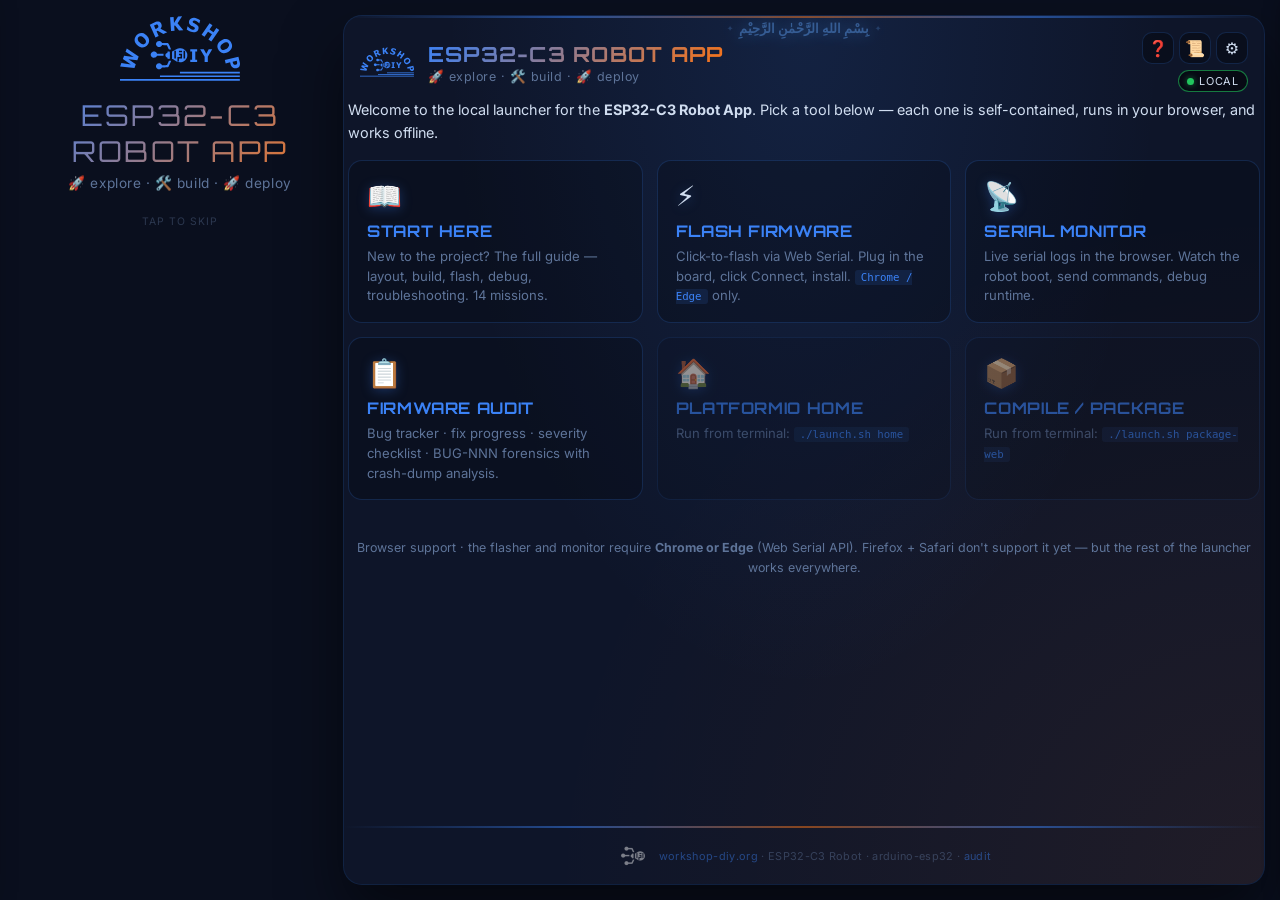
==== 01_software/01_app/02_web/index.html @ 308c8fef "Initial commit — robot_1 - 01_app: ESP32-C3 RISC-V robot firmware (Arduino/PlatformIO) +   02_web to" ====
<!doctype html>
<html lang="en" dir="ltr" data-theme="robot">
<head>
<meta charset="utf-8">
<meta name="viewport" content="width=device-width,initial-scale=1">
<title>ESP32-C3 Robot App — Workshop DIY</title>
<link rel="stylesheet" href="assets/wdiy-template.css">
<style>
.app { max-width: 920px; }

/* page-local code/inline */
code {
  background: color-mix(in srgb, var(--accent) 12%, transparent);
  color: var(--accent); padding: 1px 6px; border-radius: 3px;
  font-size: .82em;
  font-family: "SF Mono", ui-monospace, Menlo, Consolas, monospace;
}
.light-theme code { color: var(--text); }

a.tile, .tile {
  display: block;
  background: rgba(0,0,0,.22);
  border: 1px solid var(--border);
  border-radius: 14px;
  padding: 18px 18px 16px;
  text-decoration: none;
  color: var(--text);
  transition: all .15s;
  position: relative;
  overflow: hidden;
}
a.tile:hover {
  border-color: var(--accent);
  box-shadow: 0 8px 24px color-mix(in srgb, var(--accent) 22%, transparent);
  transform: translateY(-2px);
  text-decoration: none;
}
.tile.disabled {
  opacity: .55; cursor: default; pointer-events: none;
}
.tile h2 {
  font-family: var(--font-h);
  font-size: 1rem; letter-spacing: .04em;
  color: var(--accent); margin: 0 0 6px;
  text-transform: uppercase; font-weight: 700;
}
.tile p { font-size: .82em; color: var(--text-muted); line-height: 1.5; margin: 0; }
.tile .icon-big {
  font-size: 28px; display: block; margin-bottom: 8px;
  filter: drop-shadow(0 2px 6px color-mix(in srgb, var(--accent) 30%, transparent));
}

.light-theme a.tile, .light-theme .tile { background: rgba(0,0,0,.04); }
.light-theme a.tile:hover { box-shadow: 0 6px 18px color-mix(in srgb, var(--accent) 30%, transparent); }

.grid {
  display: grid;
  grid-template-columns: repeat(auto-fit, minmax(250px, 1fr));
  gap: 14px;
  margin: 16px 0 24px;
}

.intro {
  font-size: .9em; color: var(--text); line-height: 1.6;
  margin: 0 0 12px;
}
.foot-note {
  font-size: .78em; color: var(--text-muted);
  text-align: center; padding: 14px 4px 4px; line-height: 1.55;
}
</style>
</head>

<body
  data-app-title="ESP32-C3 Robot App"
  data-app-subtitle="🚀 explore · 🛠️ build · 🚀 deploy"
  data-help-page="index"
  data-status-text="Local"
  data-status-online="true">

<div class="app">
  <div class="rows-container">

    <p class="intro">
      Welcome to the local launcher for the <strong>ESP32-C3 Robot App</strong>.
      Pick a tool below — each one is self-contained, runs in your browser, and works offline.
    </p>

    <div class="grid">

      <a class="tile" href="start-here.html">
        <span class="icon-big">📖</span>
        <h2>Start Here</h2>
        <p>New to the project? The full guide — layout, build, flash, debug, troubleshooting. 14 missions.</p>
      </a>

      <a class="tile" href="flash.html">
        <span class="icon-big">⚡</span>
        <h2>Flash firmware</h2>
        <p>Click-to-flash via Web Serial. Plug in the board, click Connect, install. <code>Chrome / Edge</code> only.</p>
      </a>

      <a class="tile" href="monitor.html">
        <span class="icon-big">📡</span>
        <h2>Serial monitor</h2>
        <p>Live serial logs in the browser. Watch the robot boot, send commands, debug runtime.</p>
      </a>

      <a class="tile" href="audit.html">
        <span class="icon-big">📋</span>
        <h2>Firmware Audit</h2>
        <p>Bug tracker · fix progress · severity checklist · BUG-NNN forensics with crash-dump analysis.</p>
      </a>

      <div class="tile disabled">
        <span class="icon-big">🏠</span>
        <h2>PlatformIO Home</h2>
        <p>Run from terminal: <code>./launch.sh home</code></p>
      </div>

      <div class="tile disabled">
        <span class="icon-big">📦</span>
        <h2>Compile / package</h2>
        <p>Run from terminal: <code>./launch.sh package-web</code></p>
      </div>

    </div>

    <p class="foot-note">
      Browser support · the flasher and monitor require <strong>Chrome or Edge</strong>
      (Web Serial API). Firefox + Safari don't support it yet — but the rest of the launcher works everywhere.
    </p>

  </div>
</div>

<script src="assets/wdiy-script.js"></script>
<script src="assets/wdiy-shell.js"></script>
</body>
</html>
---- 01_software/01_app/02_web/assets/wdiy-template.css ----
/* ═══════════════════════════════════════════════════════════════════
   WORKSHOP DIY — Multi-Theme Template
   8 themes (6 dark + 2 light) via [data-theme] on <html>
   ═══════════════════════════════════════════════════════════════════ */

@import url('https://fonts.googleapis.com/css2?family=Inter:wght@400;500;600;700&family=JetBrains+Mono:wght@400;500;700&family=Fira+Code:wght@400;500;700&family=Fredoka:wght@400;500;600;700&family=Nunito:wght@500;700&family=Atkinson+Hyperlegible:wght@400;700&family=Orbitron:wght@500;700&family=Bangers&family=Lilita+One&family=Tajawal:wght@400;500;700&display=swap');

/* ═══════════════════════════════════════════════════════════════════
   THEME DEFINITIONS — 6 themes in 3 moods
   🔬 SCIENCE     · lab-light  · lab-dark
   💻 HACKER      · terminal   · solarized
   🤖 ROBOT/KIDS  · robot      · bot-pop
   ═══════════════════════════════════════════════════════════════════ */

/* ── 1. 🔬 LAB-LIGHT — bright lab notebook (kid-friendly default) ── */
[data-theme="lab-light"] {
  --bg: #fafbfc;
  --panel: #ffffff;
  --accent: #2563eb;     /* cobalt blue */
  --accent2: #dc2626;    /* lab red */
  --glow: rgba(37,99,235,.10);
  --glow2: rgba(220,38,38,.06);
  --text: #0f172a;
  --text-muted: #64748b;
  --border: rgba(37,99,235,.20);
  --band1: #2563eb; --band2: #1e40af; --band3: #dc2626;
  --font-h: 'Atkinson Hyperlegible', 'Inter', system-ui, sans-serif;
  --font-b: 'Inter', system-ui, sans-serif;
  --card-ornament: "⚛";
  --summary-marker: "▸";
  --bism-color: #2563eb;
}

/* ── 2. 🔬 LAB-DARK — microscope at night ── */
[data-theme="lab-dark"] {
  --bg: #0d1f24;
  --panel: #122a30;
  --accent: #06b6d4;     /* beaker cyan */
  --accent2: #a855f7;    /* UV purple */
  --glow: rgba(6,182,212,.15);
  --glow2: rgba(168,85,247,.10);
  --text: #e0f2f1;
  --text-muted: #7ba0a4;
  --border: rgba(6,182,212,.22);
  --band1: #06b6d4; --band2: #0891b2; --band3: #a855f7;
  --font-h: 'JetBrains Mono', 'Inter', sans-serif;
  --font-b: 'Inter', system-ui, sans-serif;
  --card-ornament: "🧪";
  --summary-marker: "▹";
  --bism-color: #06b6d4;
}

/* ── 3. 💻 TERMINAL — CRT phosphor green ── */
[data-theme="terminal"] {
  --bg: #000000;
  --panel: #0a0f0a;
  --accent: #22ff88;
  --accent2: #ffb020;
  --glow: rgba(34,255,136,.18);
  --glow2: rgba(255,176,32,.10);
  --text: #a4f0a4;
  --text-muted: #5d8a5d;
  --border: rgba(34,255,136,.22);
  --band1: #22ff88; --band2: #16a34a; --band3: #ffb020;
  --font-h: 'JetBrains Mono', 'Fira Code', monospace;
  --font-b: 'JetBrains Mono', 'Fira Code', monospace;
  --card-ornament: ">";
  --summary-marker: ">";
  --bism-color: #22ff88;
}

/* ── 4. 💻 SOLARIZED — warm cream hacker (light, no eye strain) ── */
[data-theme="solarized"] {
  --bg: #fdf6e3;
  --panel: #fffbf0;
  --accent: #268bd2;     /* solarized blue */
  --accent2: #cb4b16;    /* solarized orange */
  --glow: rgba(38,139,210,.10);
  --glow2: rgba(203,75,22,.07);
  --text: #073642;
  --text-muted: #586e75;
  --border: rgba(7,54,66,.16);
  --band1: #268bd2; --band2: #2aa198; --band3: #cb4b16;
  --font-h: 'Fira Code', 'JetBrains Mono', monospace;
  --font-b: 'Inter', system-ui, sans-serif;
  --card-ornament: "⌬";
  --summary-marker: "▹";
  --bism-color: #268bd2;
}

/* ── 5. 🤖 ROBOT — firmware-engineer dark (existing default) ── */
[data-theme="robot"] {
  --bg: #0a0f1e;
  --panel: #0e1529;
  --accent: #3b82f6;
  --accent2: #f97316;
  --glow: rgba(59,130,246,.12);
  --glow2: rgba(249,115,22,.08);
  --text: #d0ddf0;
  --text-muted: #5e7499;
  --border: rgba(59,130,246,.20);
  --band1: #3b82f6; --band2: #1d4ed8; --band3: #f97316;
  --font-h: 'Orbitron', 'JetBrains Mono', sans-serif;
  --font-b: 'Inter', system-ui, sans-serif;
  --card-ornament: "⚙";
  --summary-marker: "▹";
  --bism-color: #60a5fa;
}

/* ── 6. 🤖 BOT-POP — cartoon robot for mini-makers (light, playful) ── */
[data-theme="bot-pop"] {
  --bg: #e0f2fe;
  --panel: #ffffff;
  --accent: #f59e0b;     /* sunshine yellow */
  --accent2: #ef4444;    /* fire-engine red */
  --glow: rgba(245,158,11,.18);
  --glow2: rgba(239,68,68,.10);
  --text: #1e293b;
  --text-muted: #64748b;
  --border: rgba(59,130,246,.25);
  --band1: #3b82f6; --band2: #f59e0b; --band3: #ef4444;
  --font-h: 'Fredoka', 'Nunito', system-ui, sans-serif;
  --font-b: 'Fredoka', 'Inter', system-ui, sans-serif;
  --card-ornament: "🤖";
  --summary-marker: "👉";
  --bism-color: #3b82f6;
}
/* bot-pop: bump heading weight so Fredoka still reads chunky/cartoon
   even though it's not as loud as Bangers */
[data-theme="bot-pop"] .title-block h1,
[data-theme="bot-pop"] details.collapsible > summary,
[data-theme="bot-pop"] .sidebar-title,
[data-theme="bot-pop"] .card-title,
[data-theme="bot-pop"] .splash-title {
  font-weight: 700;
  letter-spacing: .03em;
}

/* ── 7. ⚡ KAPOW — comic-book hero (8-yr-old boys, light) ── */
[data-theme="kapow"] {
  --bg: #fef3c7;            /* comic paper yellow */
  --panel: #fffbeb;
  --accent: #dc2626;        /* hero red */
  --accent2: #1d4ed8;       /* cape blue */
  --glow: rgba(220,38,38,.20);
  --glow2: rgba(29,78,216,.14);
  --text: #1a1a1a;
  --text-muted: #525252;
  --border: rgba(0,0,0,.55);   /* thick black comic outlines */
  --band1: #dc2626; --band2: #1d4ed8; --band3: #f59e0b;
  --font-h: 'Bangers', 'Fredoka', sans-serif;
  --font-b: 'Fredoka', 'Inter', system-ui, sans-serif;
  --card-ornament: "⚡";
  --summary-marker: "➤";
  --bism-color: #dc2626;
}
/* halftone dots + comic outlines + ZAP shadow on titles */
[data-theme="kapow"] .app {
  background-image:
    radial-gradient(circle, rgba(0,0,0,.10) 1px, transparent 1.4px);
  background-size: 10px 10px;
  background-position: 0 0;
}
[data-theme="kapow"] .card,
[data-theme="kapow"] .m-cell,
[data-theme="kapow"] details.collapsible > summary,
[data-theme="kapow"] .m-statusbar,
[data-theme="kapow"] .m-alert,
[data-theme="kapow"] pre,
[data-theme="kapow"] .m-tree,
[data-theme="kapow"] .m-pipeline,
[data-theme="kapow"] .m-bootreset {
  border-width: 2.5px;
  border-color: #1a1a1a;
}
[data-theme="kapow"] .title-block h1,
[data-theme="kapow"] .splash-title {
  letter-spacing: .04em;
  text-shadow: 3px 3px 0 #1a1a1a, 5px 5px 0 rgba(255,235,0,.5);
  -webkit-text-fill-color: initial;
  background: none;
  color: var(--accent);
  animation: none;
}
[data-theme="kapow"] details.collapsible > summary {
  letter-spacing: .04em;
  font-size: .92rem;
}
[data-theme="kapow"] .card::before {
  font-size: 18px; opacity: .35;
  text-shadow: 1px 1px 0 #1a1a1a;
}
/* kapow: pin Bangers ONLY to the hero title + splash; use Fredoka
   for sub-headings — Bangers at 14 px is unreadable */
[data-theme="kapow"] details.collapsible > summary,
[data-theme="kapow"] .card-title,
[data-theme="kapow"] .sidebar-title,
[data-theme="kapow"] .help-tab,
[data-theme="kapow"] .section-title,
[data-theme="kapow"] .m-h3,
[data-theme="kapow"] .m-cell h3 {
  font-family: 'Fredoka', 'Nunito', system-ui, sans-serif;
  font-weight: 700;
  letter-spacing: .03em;
}

/* ── 8. 🚀 BLASTOFF — rocket-to-Mars adventure (kids, dark) ── */
[data-theme="blastoff"] {
  --bg: #0c1936;            /* deep night-sky blue */
  --panel: #142147;
  --accent: #f59e0b;        /* rocket-flame orange */
  --accent2: #22d3ee;       /* star cyan */
  --glow: rgba(245,158,11,.20);
  --glow2: rgba(34,211,238,.14);
  --text: #e0e7ff;
  --text-muted: #7c8cb8;
  --border: rgba(245,158,11,.24);
  --band1: #f59e0b; --band2: #ea580c; --band3: #22d3ee;
  --font-h: 'Orbitron', 'Inter', sans-serif;
  --font-b: 'Inter', system-ui, sans-serif;
  --card-ornament: "🚀";
  --summary-marker: "★";
  --bism-color: #22d3ee;
}
/* starfield — multiple radial-gradient pinpoints */
[data-theme="blastoff"] .app {
  background-image:
    radial-gradient(1.5px 1.5px at 24px 30px, rgba(255,255,255,.7), transparent),
    radial-gradient(1px 1px at 60px 80px, rgba(255,255,255,.5), transparent),
    radial-gradient(2px 2px at 110px 50px, rgba(255,255,255,.8), transparent),
    radial-gradient(1px 1px at 160px 110px, rgba(34,211,238,.6), transparent),
    radial-gradient(1.5px 1.5px at 200px 30px, rgba(255,255,255,.6), transparent),
    radial-gradient(1px 1px at 240px 90px, rgba(255,255,255,.4), transparent),
    radial-gradient(1.5px 1.5px at 290px 140px, rgba(245,158,11,.6), transparent),
    radial-gradient(1px 1px at 340px 60px, rgba(255,255,255,.5), transparent);
  background-size: 380px 200px;
  background-repeat: repeat;
}
[data-theme="blastoff"] .title-block h1 {
  text-shadow: 0 0 20px rgba(245,158,11,.4);
}

/* ── 9. 🦖 DINO — jurassic explorer (kids, light, kraft-paper) ── */
[data-theme="dino"] {
  --bg: #f5e9d0;            /* kraft paper */
  --panel: #fffaf0;
  --accent: #16a34a;        /* jungle green */
  --accent2: #b45309;       /* amber dirt */
  --glow: rgba(22,163,74,.15);
  --glow2: rgba(180,83,9,.10);
  --text: #1a2e05;
  --text-muted: #6b7c5b;
  --border: rgba(22,163,74,.30);
  --band1: #16a34a; --band2: #15803d; --band3: #b45309;
  --font-h: 'Lilita One', 'Bangers', 'Fredoka', sans-serif;
  --font-b: 'Fredoka', 'Inter', system-ui, sans-serif;
  --card-ornament: "🦖";
  --summary-marker: "🦴";
  --bism-color: #16a34a;
}
/* paper grain — very subtle two-direction noise */
[data-theme="dino"] .app {
  background-image:
    radial-gradient(circle at 20% 30%, rgba(180,83,9,.04) 0, transparent 50%),
    radial-gradient(circle at 80% 70%, rgba(22,163,74,.04) 0, transparent 50%);
}
[data-theme="dino"] .title-block h1,
[data-theme="dino"] .splash-title {
  letter-spacing: .03em;
}
/* dino: pin Lilita One ONLY to the hero title + splash; use Fredoka
   for sub-headings — Lilita at 14 px reads squished */
[data-theme="dino"] details.collapsible > summary,
[data-theme="dino"] .card-title,
[data-theme="dino"] .sidebar-title,
[data-theme="dino"] .help-tab,
[data-theme="dino"] .section-title,
[data-theme="dino"] .m-h3,
[data-theme="dino"] .m-cell h3 {
  font-family: 'Fredoka', 'Nunito', system-ui, sans-serif;
  font-weight: 700;
  letter-spacing: .02em;
}

/* ═══════════════════════════════════════════════════════════════════
   RESET & BASE
   ═══════════════════════════════════════════════════════════════════ */

* { box-sizing: border-box; margin: 0; padding: 0; }

body {
  min-height: 100vh;
  background: var(--bg);
  color: var(--text);
  font-family: var(--font-b);
  display: flex; align-items: stretch; justify-content: center;
  padding: 16px;
  overflow-x: hidden;
  transition: background .4s ease;
}

[dir="rtl"] { font-family: 'Tajawal', 'Amiri', sans-serif; }

/* ═══════════════════════════════════════════════════════════════════
   APP SHELL
   ═══════════════════════════════════════════════════════════════════ */

.app {
  display: flex; flex-direction: column;
  max-width: 820px; width: 100%;
  background:
    radial-gradient(ellipse at top, var(--glow), transparent 55%),
    radial-gradient(ellipse at bottom right, var(--glow2), transparent 55%),
    var(--panel);
  border-radius: 18px;
  box-shadow: 0 0 0 1px var(--border), 0 30px 60px rgba(0,0,0,.5);
  position: relative; z-index: 1; overflow: hidden;
  transition: background .4s ease, box-shadow .4s ease, margin .35s cubic-bezier(.4,0,.2,1);
}

.rows-container { position: relative; z-index: 1; padding: 0 4px; }

/* ── Decorative Bands ── */

.deco-band {
  height: 2px;
  background: linear-gradient(90deg, transparent, var(--accent), var(--accent2), var(--accent), transparent);
  opacity: .5;
  transition: background .4s ease;
}
.bottom-band { margin-top: auto; }

/* ═══════════════════════════════════════════════════════════════════
   HEADER
   ═══════════════════════════════════════════════════════════════════ */

.header {
  position: relative;
  padding: 14px 16px 6px;
  display: flex; align-items: center;
  justify-content: space-between;
  gap: 10px;
}

.header-right {
  display: flex; flex-direction: column;
  align-items: flex-end; gap: 6px;
}
[dir="rtl"] .header-right { align-items: flex-start; }

.title-block { display: flex; align-items: center; gap: 14px; }

.logo-wrap svg { width: 100%; height: 100%; }

.title-block h1 {
  font-family: var(--font-h);
  font-size: 1.3rem;
  letter-spacing: .06em;
  text-transform: uppercase;
  background: linear-gradient(135deg, var(--accent), var(--accent2), var(--accent));
  background-size: 200% 200%;
  -webkit-background-clip: text; background-clip: text;
  -webkit-text-fill-color: transparent;
  animation: gradShift 5s ease infinite;
  transition: font-family .2s;
}
[dir="rtl"] .title-block h1 { font-family: 'Tajawal', sans-serif; letter-spacing: 0; }

@keyframes gradShift {
  0%,100% { background-position: 0% 50%; }
  50%     { background-position: 100% 50%; }
}

.title-block .subtitle {
  font-size: .78rem; color: var(--text-muted);
  margin-top: 2px; letter-spacing: .04em;
  animation: subtitlePulse 4s ease infinite;
}
@keyframes subtitlePulse {
  0%,100% { opacity: .7; } 50% { opacity: 1; }
}

.version-tag { opacity: .3; margin-inline-start: 10px; font-size: .7em; }

/* ── Bismillah ── */

.bismillah {
  position: absolute; top: 3px; inset-inline: 0;
  display: flex; justify-content: center; align-items: center; gap: 6px;
  font-family: 'Amiri', serif; font-size: 13px; font-weight: 700;
  color: var(--bism-color); opacity: .45;
  pointer-events: none;
  text-shadow: 0 0 16px currentColor;
  transition: color .4s;
}
.bism-ornament {
  font-size: 7px; opacity: .5;
  animation: twinkle 3s ease-in-out infinite;
}
.bism-ornament:last-child { animation-delay: 1.5s; }
@keyframes twinkle {
  0%,100% { opacity: .2; transform: scale(.7); }
  50%     { opacity: 1; transform: scale(1.3); }
}

/* ═══════════════════════════════════════════════════════════════════
   SETTINGS BUTTON
   ═══════════════════════════════════════════════════════════════════ */

.btn-icon-only {
  width: 32px; height: 32px; padding: 0;
  border-radius: 10px;
  font-size: 1rem; line-height: 1;
  display: inline-flex; align-items: center; justify-content: center;
  background: rgba(0,0,0,.3); color: var(--text);
  border: 1px solid var(--border);
  cursor: pointer; transition: all .25s;
}
.btn-icon-only:hover {
  border-color: var(--accent);
  box-shadow: 0 0 12px var(--glow);
  transform: rotate(30deg);
}
/* No rotate on sidebar close button */
.sidebar-header .btn-icon-only:hover { transform: scale(1.1); }

/* ═══════════════════════════════════════════════════════════════════
   SIDEBAR OVERLAY + PANEL
   ═══════════════════════════════════════════════════════════════════ */

.sidebar-overlay {
  position: fixed; inset: 0; z-index: 900;
  background: rgba(0,0,0,.45);
  backdrop-filter: blur(3px); -webkit-backdrop-filter: blur(3px);
  opacity: 0; pointer-events: none;
  transition: opacity .3s ease;
}
.sidebar-overlay.open { opacity: 1; pointer-events: auto; }

.sidebar {
  position: fixed; top: 0; bottom: 0;
  inset-inline-end: 0;
  width: 280px; max-width: 80vw;
  z-index: 950;
  display: flex; flex-direction: column;
  background:
    radial-gradient(ellipse at top right, var(--glow), transparent 60%),
    var(--panel);
  border-inline-start: 1px solid var(--border);
  box-shadow: -4px 0 24px rgba(0,0,0,.35);
  transform: translateX(105%);
  transition: transform .35s cubic-bezier(.4,0,.2,1);
  overflow: hidden;
}
[dir="rtl"] .sidebar {
  transform: translateX(-105%);
}
.sidebar.open {
  transform: translateX(0);
}

.sidebar-header {
  display: flex; align-items: center; justify-content: space-between;
  padding: 18px 16px 12px;
  border-bottom: 1px solid var(--border);
  gap: 8px; flex-wrap: wrap;
}
.sidebar-title {
  font-family: var(--font-h); font-size: .95rem;
  letter-spacing: .06em; text-transform: uppercase;
  color: var(--text); white-space: nowrap;
}
[dir="rtl"] .sidebar-title { font-family: 'Tajawal', sans-serif; letter-spacing: 0; }

.sidebar-body {
  flex: 1; overflow-y: auto;
  padding: 20px 16px;
  display: flex; flex-direction: column; gap: 20px;
}

.sidebar-group { display: flex; flex-direction: column; gap: 6px; }

.sidebar-label {
  font-size: .75rem; font-weight: 600;
  color: var(--text-muted); text-transform: uppercase;
  letter-spacing: .06em;
}

.sidebar-select {
  width: 100%; padding: 10px 12px;
  border-radius: 10px;
  font-size: .82rem; font-weight: 500;
  font-family: var(--font-b);
  background: rgba(0,0,0,.3); color: var(--text);
  border: 1px solid var(--border);
  cursor: pointer; transition: all .2s;
  outline: none;
  -webkit-appearance: none; appearance: none;
  background-image: url("data:image/svg+xml,%3Csvg xmlns='http://www.w3.org/2000/svg' width='10' height='6'%3E%3Cpath d='M0 0l5 6 5-6z' fill='%23888'/%3E%3C/svg%3E");
  background-repeat: no-repeat;
  background-position: right 12px center;
  padding-right: 30px;
}
[dir="rtl"] .sidebar-select {
  background-position: left 12px center;
  padding-right: 12px; padding-left: 30px;
}
.sidebar-select:hover { border-color: var(--accent); }
.sidebar-select:focus { border-color: var(--accent); box-shadow: 0 0 10px var(--glow); }
.sidebar-select option { background: var(--panel); color: var(--text); }

.sidebar-footer {
  padding: 12px 16px;
  border-top: 1px solid var(--border);
  font-size: .68rem; color: var(--text-muted);
  display: flex; align-items: center; justify-content: space-between;
  opacity: .5;
}

/* ── Header buttons row ── */
.header-buttons { display: flex; gap: 5px; }

/* ── Left-side sidebar (Help) ── */
.sidebar-left {
  inset-inline-start: 0;
  inset-inline-end: auto;
  border-inline-start: none;
  border-inline-end: 1px solid var(--border);
  box-shadow: 4px 0 24px rgba(0,0,0,.35);
  transform: translateX(-105%);
  background:
    radial-gradient(ellipse at top left, var(--glow), transparent 60%),
    var(--panel);
}
[dir="rtl"] .sidebar-left {
  transform: translateX(105%);
}
.sidebar-left.open {
  transform: translateX(0);
}

/* ── Help Tabs ── */
.help-tabs {
  display: flex; border-bottom: 1px solid var(--border);
  padding: 0 16px;
}
.help-tab {
  flex: 1; padding: 10px 6px;
  border: none; border-radius: 0;
  background: transparent; color: var(--text-muted);
  font-family: var(--font-h); font-size: .72rem;
  font-weight: 600; text-transform: uppercase;
  letter-spacing: .05em; cursor: pointer;
  border-bottom: 2px solid transparent;
  transition: all .2s;
}
[dir="rtl"] .help-tab { font-family: 'Tajawal', sans-serif; letter-spacing: 0; }
.help-tab:hover { color: var(--text); }
.help-tab.active {
  color: var(--accent);
  border-bottom-color: var(--accent);
}

/* ── Help Content ── */
.help-content { display: none; }
.help-content.active { display: block; }

/* FAQ items */
.help-item { margin-bottom: 8px; }
.help-item summary {
  cursor: pointer; font-size: .8rem; font-weight: 600;
  color: var(--text); padding: 8px 0;
  list-style: none; display: flex; align-items: center; gap: 6px;
}
.help-item summary::before {
  content: "▸"; color: var(--accent); font-size: .7rem;
  transition: transform .2s;
}
.help-item[open] summary::before { transform: rotate(90deg); }
.help-item p {
  font-size: .78rem; color: var(--text-muted);
  padding: 0 0 8px 16px; line-height: 1.5;
}

/* How-To steps */
.help-step {
  display: flex; align-items: flex-start; gap: 12px;
  margin-bottom: 14px;
}
.help-step-num {
  width: 26px; height: 26px; flex-shrink: 0;
  display: flex; align-items: center; justify-content: center;
  border-radius: 50%;
  background: linear-gradient(135deg, var(--accent), var(--band2));
  color: var(--bg); font-weight: 700; font-size: .75rem;
}
.help-step p {
  font-size: .8rem; color: var(--text); line-height: 1.5;
  padding-top: 3px;
}

/* Wiki entries */
.wiki-entry { margin-bottom: 16px; }
.wiki-entry h3 {
  font-size: .82rem; color: var(--text); margin-bottom: 4px;
}
.wiki-entry p {
  font-size: .78rem; color: var(--text-muted); line-height: 1.5;
}

/* ═══════════════════════════════════════════════════════════════════
   STATUS PILL
   ═══════════════════════════════════════════════════════════════════ */

.status-pill {
  display: inline-flex; align-items: center; gap: 5px;
  padding: 3px 8px; border-radius: 999px;
  font-size: .68rem; letter-spacing: .07em; text-transform: uppercase;
  border: 1px solid rgba(255,255,255,.12);
  color: var(--text); background: rgba(0,0,0,.5);
}
.status-dot {
  width: 7px; height: 7px; border-radius: 999px;
  background: #f87171;
  box-shadow: 0 0 6px rgba(248,113,113,.6);
}
.status-pill.connected { border-color: rgba(34,197,94,.6); }
.status-pill.connected .status-dot {
  background: #22c55e;
  box-shadow: 0 0 6px rgba(34,197,94,.6);
}

/* ═══════════════════════════════════════════════════════════════════
   CARD
   ═══════════════════════════════════════════════════════════════════ */

.card {
  border-radius: 14px;
  border: 1px solid var(--border);
  background: var(--panel);
  padding: 12px 14px;
  margin-bottom: 10px;
  position: relative; overflow: hidden;
  transition: background .4s, border-color .4s;
}
.card::before {
  content: var(--card-ornament);
  position: absolute; top: 6px; inset-inline-end: 10px;
  font-size: 10px; color: var(--accent); opacity: .18;
  pointer-events: none;
}

.card-header {
  display: flex; align-items: center;
  justify-content: space-between; margin-bottom: 8px; gap: 6px;
}
.card-title {
  font-family: var(--font-h);
  font-size: .88rem; letter-spacing: .06em;
  font-weight: 600; text-transform: uppercase;
  display: flex; align-items: center; gap: 6px;
}
[dir="rtl"] .card-title { font-family: 'Tajawal', sans-serif; letter-spacing: 0; }
.card-title .icon { font-size: 1.05rem; }
.card-subtitle { font-size: .76rem; color: var(--text-muted); margin-top: 3px; }

/* ── Badge ── */
.badge { font-size: .68rem; padding: 1px 6px; border-radius: 999px; border: 1px solid var(--border); color: var(--text-muted); }
.badge strong { color: var(--accent); }

/* ═══════════════════════════════════════════════════════════════════
   BUTTONS
   ═══════════════════════════════════════════════════════════════════ */

button {
  border: none; border-radius: 999px;
  padding: 6px 11px; font-size: .75rem;
  font-family: var(--font-b); cursor: pointer;
  display: inline-flex; align-items: center;
  justify-content: center; gap: 5px;
  background: rgba(0,0,0,.4); color: var(--text);
  border: 1px solid rgba(255,255,255,.1);
  transition: all .2s;
}
button .btn-icon { font-size: .95rem; }
button:hover:not(:disabled) {
  border-color: var(--accent);
  box-shadow: 0 0 12px var(--glow);
  transform: translateY(-1px);
}
button:disabled { opacity: .4; cursor: default; }

button.primary {
  background: linear-gradient(135deg, var(--accent), var(--band2));
  color: var(--bg); font-weight: 700;
  border-color: var(--accent);
  box-shadow: 0 6px 20px var(--glow);
}
.btn-sm { padding: 4px 9px; font-size: .7rem; }

button.fire-btn {
  background: linear-gradient(135deg, #ef4444, #f97316);
  color: white; border-color: rgba(239,68,68,.5);
}

/* ═══════════════════════════════════════════════════════════════════
   FORM CONTROLS
   ═══════════════════════════════════════════════════════════════════ */

.ctrl-label   { display: block; font-size: .75rem; color: var(--text-muted); margin-bottom: 6px; }
.select-ctrl  { width: 100%; padding: 6px; background: rgba(0,0,0,.4); color: var(--text); border: 1px solid var(--border); border-radius: 8px; cursor: pointer; font-family: var(--font-b); }
.range-ctrl   { width: 100%; height: 6px; accent-color: var(--accent); }
.checkbox-ctrl{ width: 16px; height: 16px; accent-color: var(--accent); cursor: pointer; }
.toggle-ctrl  { display: flex; align-items: center; gap: 8px; cursor: pointer; font-size: .75rem; color: var(--text-muted); }

input[type="text"] {
  border-radius: 999px; border: 1px solid var(--border);
  background: rgba(0,0,0,.4); color: var(--text);
  padding: 8px 12px; font-size: .8rem; font-family: var(--font-b); flex: 1;
}

/* ─── Control Section ─── */
.control-section {
  border-radius: 12px; border: 1px solid var(--border);
  padding: 12px; background: rgba(0,0,0,.2);
}
.section-header  { margin-bottom: 8px; }
.section-title   { font-family: var(--font-h); font-size: .78rem; text-transform: uppercase; letter-spacing: .06em; display: flex; align-items: center; gap: 6px; }
[dir="rtl"] .section-title { font-family: 'Tajawal', sans-serif; letter-spacing: 0; }
.section-subtitle{ font-size: .74rem; color: var(--text-muted); margin-top: 2px; }

.hint { font-size: .74rem; color: var(--text-muted); margin-top: 3px; }

/* ═══════════════════════════════════════════════════════════════════
   COLLAPSIBLE
   ═══════════════════════════════════════════════════════════════════ */

details.collapsible { margin-bottom: 10px; }

details.collapsible > summary {
  cursor: pointer; list-style: none;
  padding: 10px 14px;
  font-family: var(--font-h); font-weight: 700;
  letter-spacing: .06em; text-transform: uppercase; font-size: .8rem;
  display: flex; align-items: center; gap: 8px;
  background: rgba(0,0,0,.3);
  border: 1px solid var(--border); border-radius: 14px;
  color: var(--text); transition: all .2s;
}
[dir="rtl"] details.collapsible > summary { font-family: 'Tajawal', sans-serif; letter-spacing: 0; }
details.collapsible > summary:hover { border-color: var(--accent); box-shadow: 0 0 12px var(--glow); }
details.collapsible > summary::-webkit-details-marker { display: none; }
details.collapsible > summary::before {
  content: var(--summary-marker);
  font-size: .7rem; color: var(--accent);
  transition: transform .25s ease;
}
details.collapsible[open] > summary::before { transform: rotate(90deg); }
details.collapsible > .card { margin-top: 8px; }

/* ═══════════════════════════════════════════════════════════════════
   LOG
   ═══════════════════════════════════════════════════════════════════ */

.log-controls { display: flex; gap: 4px; align-items: center; flex-wrap: wrap; }

.log-body { padding: 0; }
.log-body .log {
  border: none; border-radius: 0;
  max-height: none; height: 100%;
}

.log {
  padding: 8px 10px; overflow-y: auto; max-height: 260px;
  font-family: "SF Mono", ui-monospace, Menlo, Consolas, monospace;
  font-size: .76rem; line-height: 1.3;
  border-radius: 10px; border: 1px solid var(--border);
  background: rgba(0,0,0,.4);
}
.log-line         { margin-bottom: 2px; white-space: pre-wrap; word-break: break-word; }
.log-line.info    { color: var(--text-muted); }
.log-line.success { color: #86efac; }
.log-line.error   { color: #fca5a5; }
.log-line.tx      { color: #93c5fd; }
.log-line.rx      { color: #67e8f9; }

.log-footer { padding-top: 5px; font-size: .68rem; color: var(--text-muted); display: flex; align-items: center; justify-content: space-between; opacity: .5; }

/* ═══════════════════════════════════════════════════════════════════
   TOAST
   ═══════════════════════════════════════════════════════════════════ */

.toast-indicator {
  display: none; position: fixed; bottom: 20px; inset-inline-end: 20px;
  background: linear-gradient(135deg, var(--accent), var(--band2));
  padding: 10px 18px; border-radius: 50px;
  box-shadow: 0 4px 16px var(--glow); z-index: 9999;
  animation: slideIn .3s ease-out;
}
.toast-inner { display: flex; align-items: center; gap: 8px; }
.spinner { width: 18px; height: 18px; border: 2.5px solid rgba(0,0,0,.2); border-top-color: var(--bg); border-radius: 50%; animation: spin .8s linear infinite; }
.toast-text { color: var(--bg); font-weight: 700; font-size: .85rem; }

@keyframes spin    { to { transform: rotate(360deg); } }
@keyframes slideIn { from { opacity:0; transform:translateY(10px); } to { opacity:1; transform:translateY(0); } }

/* ═══════════════════════════════════════════════════════════════════
   FOOTER
   ═══════════════════════════════════════════════════════════════════ */

.app-footer {
  display: flex; align-items: center; justify-content: center; gap: 10px;
  padding: 12px 16px;
  opacity: .45;
  transition: opacity .3s;
}
.app-footer:hover { opacity: .75; }

.footer-text {
  font-size: .68rem; color: var(--text-muted);
  letter-spacing: .03em;
}
.footer-text a {
  color: var(--accent); text-decoration: none;
  transition: opacity .2s;
}
.footer-text a:hover { opacity: .7; text-decoration: underline; }

/* ═══════════════════════════════════════════════════════════════════
   SPLASH SCREEN
   ═══════════════════════════════════════════════════════════════════ */

.splash {
  position: fixed; inset: 0; z-index: 10000;
  display: flex; align-items: center; justify-content: center;
  background: var(--bg);
  cursor: pointer;
  transition: opacity .5s ease;
}
.splash.hidden { opacity: 0; pointer-events: none; }

.splash-inner { text-align: center; animation: splashFadeIn .8s ease-out; }

.splash-logo { width: 120px; height: 65px; margin: 0 auto 16px; color: var(--accent); }
.splash-logo svg { width: 100%; height: 100%; }

.splash-title {
  font-family: var(--font-h); font-size: 1.8rem;
  letter-spacing: .08em; text-transform: uppercase;
  background: linear-gradient(135deg, var(--accent), var(--accent2), var(--accent));
  background-size: 200% 200%;
  -webkit-background-clip: text; background-clip: text;
  -webkit-text-fill-color: transparent;
  animation: gradShift 3s ease infinite;
}

.splash-sub {
  font-size: .85rem; color: var(--text-muted);
  margin-top: 6px; letter-spacing: .04em;
}

.splash-hint {
  font-size: .65rem; color: var(--text-muted); opacity: .4;
  margin-top: 24px; letter-spacing: .1em; text-transform: uppercase;
  animation: splashPulse 2s ease infinite;
}

@keyframes splashFadeIn {
  from { opacity: 0; transform: scale(.9) translateY(10px); }
  to { opacity: 1; transform: scale(1) translateY(0); }
}
@keyframes splashPulse {
  0%,100% { opacity: .3; } 50% { opacity: .7; }
}

/* ═══════════════════════════════════════════════════════════════════
   LOG FILTERS
   ═══════════════════════════════════════════════════════════════════ */

.log-filters {
  display: flex; gap: 4px; padding: 8px 12px;
  border-bottom: 1px solid var(--border);
}

.log-filter {
  flex: 1; padding: 4px 2px;
  border: 1px solid var(--border); border-radius: 8px;
  background: transparent; color: var(--text-muted);
  font-size: .65rem; font-weight: 600; text-transform: uppercase;
  cursor: pointer; transition: all .2s;
}
.log-filter:hover { border-color: var(--accent); color: var(--text); transform: none; }
.log-filter.active {
  background: var(--accent); color: var(--bg);
  border-color: var(--accent); font-weight: 700;
}

/* ═══════════════════════════════════════════════════════════════════
   VERSION BADGE
   ═══════════════════════════════════════════════════════════════════ */

.version-update {
  display: inline-flex; align-items: center; gap: 4px;
  padding: 2px 8px; border-radius: 999px;
  background: linear-gradient(135deg, #ef4444, #f97316);
  color: white; font-size: .6rem; font-weight: 700;
  letter-spacing: .05em; text-transform: uppercase;
  animation: pulseBadge 2s ease infinite;
}
@keyframes pulseBadge {
  0%,100% { transform: scale(1); } 50% { transform: scale(1.05); }
}

/* ═══════════════════════════════════════════════════════════════════
   ANIMATED THEME TRANSITIONS
   ═══════════════════════════════════════════════════════════════════ */

.app, .card, .sidebar, button, details.collapsible > summary,
input[type="text"], .select-ctrl, .control-section, .status-pill,
.log, .btn-icon-only, .sidebar-select, .log-filter, .help-tab {
  transition: background .4s ease, color .4s ease, border-color .4s ease, box-shadow .4s ease;
}

/* ─── Scrollbar ─── */
::-webkit-scrollbar       { width: 5px; height: 5px; }
::-webkit-scrollbar-track { background: transparent; }
::-webkit-scrollbar-thumb { background: var(--border); border-radius: 3px; }
::-webkit-scrollbar-thumb:hover { background: var(--accent); }

/* ═══════════════════════════════════════════════════════════════════
   LIGHT THEME OVERRIDES (shared via .light-theme on <html>)
   ═══════════════════════════════════════════════════════════════════ */

.light-theme .app {
  box-shadow: 0 0 0 1px var(--border), 0 20px 50px rgba(0,0,0,.1);
}

.light-theme .status-pill {
  background: rgba(0,0,0,.04);
  border-color: var(--border);
}

.light-theme button {
  background: rgba(0,0,0,.05);
  color: var(--text);
  border-color: var(--border);
}

.light-theme .btn-icon-only {
  background: rgba(0,0,0,.05);
}

.light-theme details.collapsible > summary {
  background: rgba(0,0,0,.03);
}

.light-theme .log {
  background: rgba(0,0,0,.03);
}

.light-theme .log-line.success { color: #15803d; }
.light-theme .log-line.error   { color: #dc2626; }
.light-theme .log-line.tx      { color: #1d4ed8; }
.light-theme .log-line.rx      { color: #0e7490; }

.light-theme input[type="text"],
.light-theme .select-ctrl {
  background: rgba(0,0,0,.04);
}

.light-theme .control-section {
  background: rgba(0,0,0,.02);
}

.light-theme .card {
  box-shadow: 0 1px 4px rgba(0,0,0,.06);
}

.light-theme .deco-band { opacity: .7; }

.light-theme .bismillah { text-shadow: none; }

.light-theme .sidebar-overlay {
  background: rgba(0,0,0,.2);
}

.light-theme .sidebar {
  box-shadow: -4px 0 24px rgba(0,0,0,.1);
}

.light-theme .sidebar-select {
  background: rgba(0,0,0,.04);
}

.light-theme .sidebar-left {
  box-shadow: 4px 0 24px rgba(0,0,0,.1);
}

/* ═══════════════════════════════════════════════════════════════════
   DOCKED LOG PANEL (pushes content, no overlay)
   ═══════════════════════════════════════════════════════════════════ */

#logPanel { z-index: 940; width: var(--log-width, 280px); max-width: 60vw; min-width: 200px; }
#settingsPanel { z-index: 960; }

/* ── Resize handle ── */
.resize-handle {
  position: absolute; top: 0; bottom: 0;
  inset-inline-start: 0;
  width: 5px; cursor: col-resize;
  background: transparent;
  z-index: 10;
  transition: background .2s;
}
.resize-handle:hover,
.resize-handle.active {
  background: var(--accent);
  opacity: .5;
}

body.log-open .app {
  margin-inline-end: var(--log-width, 280px);
  transition: margin .35s cubic-bezier(.4,0,.2,1);
}

@media (max-width: 700px) {
  /* On small screens, log stays overlay (not enough room to dock) */
  body.log-open .app { margin-inline-end: 0; }
}

/* ═══════════════════════════════════════════════════════════════════
   KONAMI RETRO THEME
   ═══════════════════════════════════════════════════════════════════ */

[data-theme="retro"] {
  --bg: #0a0a0a;
  --panel: #0d0d0d;
  --accent: #33ff33;
  --accent2: #33ff33;
  --glow: rgba(51,255,51,.15);
  --glow2: rgba(51,255,51,.08);
  --text: #33ff33;
  --text-muted: #1a9e1a;
  --border: rgba(51,255,51,.2);
  --band1: #33ff33; --band2: #1a9e1a; --band3: #33ff33;
  --font-h: 'Courier New', monospace;
  --font-b: 'Courier New', monospace;
  --card-ornament: ">";
  --summary-marker: ">";
  --bism-color: #33ff33;
}

[data-theme="retro"] .app {
  border-radius: 0;
  box-shadow: 0 0 0 2px #33ff33, 0 0 30px rgba(51,255,51,.2);
}

[data-theme="retro"] .app::after {
  content: '';
  position: absolute; inset: 0; z-index: 0;
  background: repeating-linear-gradient(
    0deg,
    transparent,
    transparent 2px,
    rgba(0,0,0,.15) 2px,
    rgba(0,0,0,.15) 4px
  );
  pointer-events: none;
  animation: crtFlicker 0.05s infinite;
}

@keyframes crtFlicker {
  0%,100% { opacity: 1; }
  50% { opacity: .97; }
}

[data-theme="retro"] .card { border-radius: 0; }
[data-theme="retro"] details.collapsible > summary { border-radius: 0; }
[data-theme="retro"] button { border-radius: 0; }
[data-theme="retro"] .sidebar { border-radius: 0; }

/* ═══════════════════════════════════════════════════════════════════
   BISMILLAH HEARTBEAT
   ═══════════════════════════════════════════════════════════════════ */

.bismillah.pulse-success {
  animation: bismHeartSuccess .6s ease;
}
.bismillah.pulse-error {
  animation: bismHeartError .6s ease;
}

@keyframes bismHeartSuccess {
  0% { opacity: .45; filter: brightness(1); }
  30% { opacity: 1; filter: brightness(1.8); text-shadow: 0 0 24px var(--accent); }
  100% { opacity: .45; filter: brightness(1); }
}
@keyframes bismHeartError {
  0% { opacity: .45; }
  30% { opacity: .15; filter: brightness(.5); }
  100% { opacity: .45; filter: brightness(1); }
}

/* ═══════════════════════════════════════════════════════════════════
   MATRIX RAIN CANVAS
   ═══════════════════════════════════════════════════════════════════ */

.matrix-canvas {
  position: fixed; inset: 0; z-index: 0;
  pointer-events: none;
  display: none;
}
.matrix-canvas.active {
  display: block;
}

/* ═══════════════════════════════════════════════════════════════════
   DEBUG PANEL
   ═══════════════════════════════════════════════════════════════════ */

.debug-panel {
  display: none;
  position: fixed; top: 4px; inset-inline-start: 50%;
  transform: translateX(-50%);
  z-index: 9999;
  background: rgba(0,0,0,.7); color: #33ff33;
  font-family: 'Courier New', monospace; font-size: .65rem;
  padding: 2px 10px; border-radius: 4px;
  gap: 12px;
}
.debug-panel.active {
  display: inline-flex;
}

/* ═══════════════════════════════════════════════════════════════════
   HIJRI DATE
   ═══════════════════════════════════════════════════════════════════ */

.hijri-date {
  font-family: 'Amiri', serif;
  font-size: .65rem;
  color: var(--text-muted);
  opacity: .6;
  direction: rtl;
}

/* ═══════════════════════════════════════════════════════════════════
   TYPEWRITER LOG MODE
   ═══════════════════════════════════════════════════════════════════ */

.log-line.typing::after {
  content: '▌';
  animation: cursorBlink .6s step-end infinite;
  color: var(--accent);
}
@keyframes cursorBlink {
  0%,100% { opacity: 1; } 50% { opacity: 0; }
}

/* ═══════════════════════════════════════════════════════════════════
   ANIMATED MASCOT (Workshop-DIY Logo)
   ═══════════════════════════════════════════════════════════════════ */

.pixel-pet {
  width: 32px; height: 32px;
  cursor: pointer;
  user-select: none;
  flex-shrink: 0;
  position: relative;
}
.pixel-pet img {
  width: 100%; height: 100%;
  object-fit: contain;
  filter: invert(1);
  transition: filter .3s;
}
.light-theme .pixel-pet img { filter: invert(0); }

/* Idle: gentle floating + breathing glow */
.pet-idle img {
  animation: petFloat 3s ease-in-out infinite, petGlow 4s ease-in-out infinite;
}
@keyframes petFloat {
  0%,100% { transform: translateY(0) rotate(0deg); }
  25% { transform: translateY(-3px) rotate(2deg); }
  75% { transform: translateY(1px) rotate(-1deg); }
}
@keyframes petGlow {
  0%,100% { filter: invert(1) drop-shadow(0 0 0px transparent); }
  50% { filter: invert(1) drop-shadow(0 0 4px var(--accent)); }
}
.light-theme .pet-idle img {
  animation: petFloat 3s ease-in-out infinite, petGlowLight 4s ease-in-out infinite;
}
@keyframes petGlowLight {
  0%,100% { filter: invert(0) drop-shadow(0 0 0px transparent); }
  50% { filter: invert(0) drop-shadow(0 0 4px var(--accent)); }
}

/* Happy: rocket launch + orbit + accent glow burst */
.pet-happy img {
  animation: petRocket 1s cubic-bezier(.2,0,.3,1) forwards, petOrbit 1s ease-in-out .9s 2;
}
@keyframes petRocket {
  0% { transform: translateY(0) scale(1); }
  40% { transform: translateY(-12px) scale(1.15) rotate(-10deg); }
  60% { transform: translateY(-8px) scale(1.1) rotate(5deg); }
  100% { transform: translateY(0) scale(1) rotate(0deg); }
}
@keyframes petOrbit {
  0% { transform: rotate(0deg) scale(1); filter: invert(1) drop-shadow(0 0 8px var(--accent)); }
  25% { transform: rotate(90deg) scale(1.1); }
  50% { transform: rotate(180deg) scale(1); filter: invert(1) drop-shadow(0 0 12px var(--accent2)); }
  75% { transform: rotate(270deg) scale(1.1); }
  100% { transform: rotate(360deg) scale(1); filter: invert(1) drop-shadow(0 0 8px var(--accent)); }
}

/* Sad: glitch effect */
.pet-sad img {
  animation: petGlitch .15s ease-in-out infinite alternate;
  opacity: .5;
}
@keyframes petGlitch {
  0% { transform: translate(0,0) skewX(0deg); filter: invert(1) hue-rotate(0deg); }
  20% { transform: translate(-2px,1px) skewX(2deg); }
  40% { transform: translate(1px,-1px) skewX(-1deg); filter: invert(1) hue-rotate(90deg); }
  60% { transform: translate(-1px,2px) skewX(1deg); }
  80% { transform: translate(2px,0) skewX(-2deg); filter: invert(1) hue-rotate(180deg); }
  100% { transform: translate(0,-1px) skewX(0deg); filter: invert(1) hue-rotate(0deg); }
}

/* Sleep: slow tilt back and forth + very dim */
.pet-sleep img {
  animation: petSleep 6s ease-in-out infinite;
  opacity: .15;
}
@keyframes petSleep {
  0%,100% { transform: rotate(-8deg) scale(.9); }
  50% { transform: rotate(8deg) scale(.92); }
}

/* Hover: subtle lift */
.pixel-pet:hover img {
  transform: scale(1.15);
  transition: transform .15s ease;
}

/* Click feedback */
.pixel-pet:active img {
  transform: scale(.85);
  transition: transform .05s ease;
}

/* ═══════════════════════════════════════════════════════════════════
   BREATHING GUIDE
   ═══════════════════════════════════════════════════════════════════ */

.deco-band.breathing {
  height: 4px;
  animation: breathe 8s ease-in-out infinite;
  opacity: 1;
}

@keyframes breathe {
  0%,100% { opacity: .3; height: 2px; }
  25% { opacity: 1; height: 6px; }    /* inhale peak */
  50% { opacity: 1; height: 6px; }    /* hold */
  75% { opacity: .3; height: 2px; }   /* exhale */
}

/* ── Dhikr display ── */
.dhikr-display {
  display: flex; align-items: center; gap: 10px;
  padding: 10px; margin-top: 8px;
  border-radius: 10px; border: 1px solid var(--border);
  background: rgba(0,0,0,.2);
}
.dhikr-label {
  font-family: 'Amiri', serif; font-size: 1rem;
  color: var(--accent);
}
.dhikr-count {
  font-family: var(--font-h); font-size: 1.4rem;
  color: var(--text); font-weight: 700;
  min-width: 30px; text-align: center;
}

/* ═══════════════════════════════════════════════════════════════════
   AI CHAT INPUT
   ═══════════════════════════════════════════════════════════════════ */

.chat-input-row {
  display: flex; gap: 6px;
  padding: 8px 12px;
  border-top: 1px solid var(--border);
}
.chat-input {
  flex: 1; padding: 8px 12px;
  border-radius: 999px; border: 1px solid var(--border);
  background: rgba(0,0,0,.3); color: var(--text);
  font-size: .78rem; font-family: var(--font-b);
  outline: none;
}
.chat-input:focus {
  border-color: var(--accent);
  box-shadow: 0 0 8px var(--glow);
}
.chat-input::placeholder { color: var(--text-muted); opacity: .6; }
.light-theme .chat-input { background: rgba(0,0,0,.04); }

/* ═══════════════════════════════════════════════════════════════════
   LOGO TRACKER (3D perspective)
   ═══════════════════════════════════════════════════════════════════ */

.logo-wrap {
  width: 100px; height: 54px; flex-shrink: 0; color: var(--accent);
  transition: transform .08s ease-out;
  transform-style: preserve-3d;
}

/* ─── Responsive ─── */
@media (max-width: 600px) {
  .header { flex-wrap: wrap; gap: 6px; }
  .logo-wrap { width: 72px; height: 39px; }
  .title-block h1 { font-size: 1rem; }
}
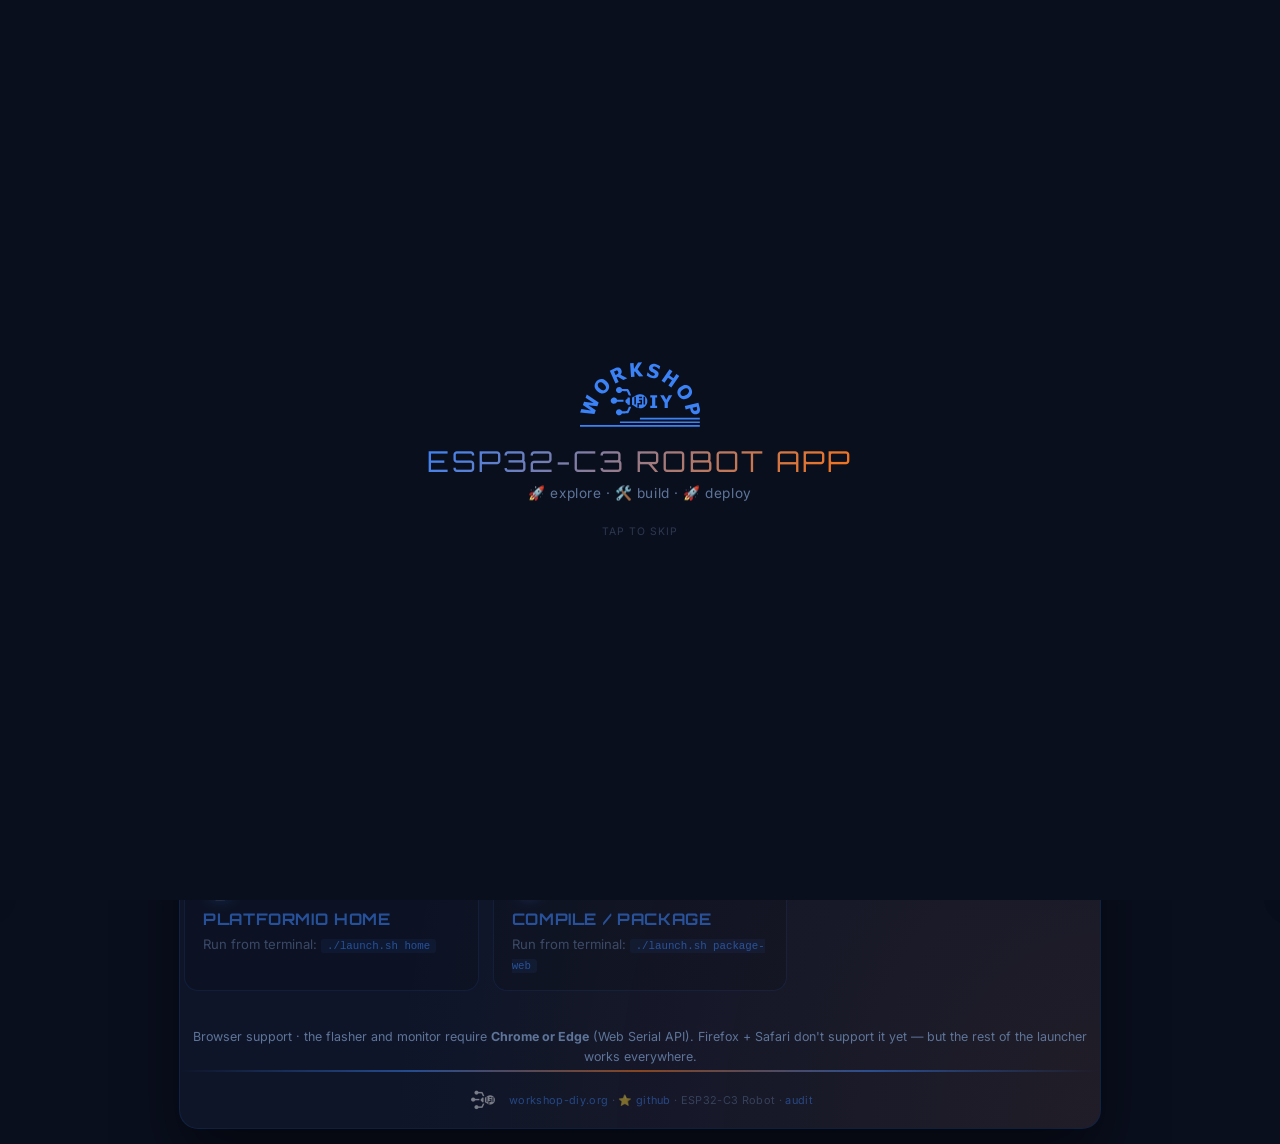
==== commit 88c4ad54: "Add three audience-targeted guides + Robot-37 → Robot-01 rename NEW GUIDES (~1500 lines of content t" ====
--- a/01_software/01_app/02_web/index.html
+++ b/01_software/01_app/02_web/index.html
@@ -57,8 +57,31 @@
   display: grid;
   grid-template-columns: repeat(auto-fit, minmax(250px, 1fr));
   gap: 14px;
-  margin: 16px 0 24px;
+  margin: 12px 0 22px;
 }
+
+.grid-section {
+  font-family: var(--font-h);
+  font-size: .95em;
+  color: var(--accent);
+  text-transform: uppercase;
+  letter-spacing: .04em;
+  margin: 22px 4px 6px;
+  font-weight: 700;
+}
+
+.tile-tag {
+  display: inline-block;
+  margin-top: 10px;
+  padding: 3px 10px;
+  border-radius: 999px;
+  background: color-mix(in srgb, var(--accent2) 18%, transparent);
+  color: var(--accent2);
+  font-size: .72em;
+  font-weight: 600;
+  letter-spacing: .04em;
+}
+.light-theme .tile-tag { background: color-mix(in srgb, var(--accent2) 14%, transparent); }
 
 .intro {
   font-size: .9em; color: var(--text); line-height: 1.6;
@@ -86,13 +109,41 @@
       Pick a tool below — each one is self-contained, runs in your browser, and works offline.
     </p>
 
+    <h3 class="grid-section">📚 Guides — pick your audience</h3>
     <div class="grid">
+
+      <a class="tile" href="user-guide.html">
+        <span class="icon-big">🎮</span>
+        <h2>User Guide</h2>
+        <p>You got a Robot-01 — drive it! Power on, pair phone, controls, light/sound meanings, troubleshooting, safety.</p>
+        <span class="tile-tag">🦸 Kids · end users</span>
+      </a>
+
+      <a class="tile" href="build-guide.html">
+        <span class="icon-big">🛠️</span>
+        <h2>Build Guide</h2>
+        <p>Build your own from parts. BOM (~$30–45) · tools · wiring diagram · step-by-step assembly · 3D parts · first flash.</p>
+        <span class="tile-tag">🔧 Makers</span>
+      </a>
 
       <a class="tile" href="start-here.html">
         <span class="icon-big">📖</span>
-        <h2>Start Here</h2>
-        <p>New to the project? The full guide — layout, build, flash, debug, troubleshooting. 14 missions.</p>
+        <h2>Start Here · Dev</h2>
+        <p>Firmware deep-dive. Layout, .ino magic, platformio.ini, launcher, build pipeline, flash map, debug, Arduino IDE. 14 missions.</p>
+        <span class="tile-tag">💻 Developers</span>
       </a>
+
+      <a class="tile" href="instructor.html">
+        <span class="icon-big">🎓</span>
+        <h2>Instructor Guide</h2>
+        <p>Run a workshop. Prereqs · 90-min lesson plan · student FAQ · panic-button cheat sheet · post-session reset.</p>
+        <span class="tile-tag">🧑‍🏫 Teachers</span>
+      </a>
+
+    </div>
+
+    <h3 class="grid-section">🛠️ Tools — runs in your browser</h3>
+    <div class="grid">
 
       <a class="tile" href="flash.html">
         <span class="icon-big">⚡</span>
--- a/01_software/01_app/02_web/assets/wdiy-template.css
+++ b/01_software/01_app/02_web/assets/wdiy-template.css
@@ -830,14 +830,14 @@
    SPLASH SCREEN
    ═══════════════════════════════════════════════════════════════════ */
 
-.splash {
+#splash {
   position: fixed; inset: 0; z-index: 10000;
   display: flex; align-items: center; justify-content: center;
   background: var(--bg);
   cursor: pointer;
   transition: opacity .5s ease;
 }
-.splash.hidden { opacity: 0; pointer-events: none; }
+#splash.hidden { opacity: 0; pointer-events: none; }
 
 .splash-inner { text-align: center; animation: splashFadeIn .8s ease-out; }
 
